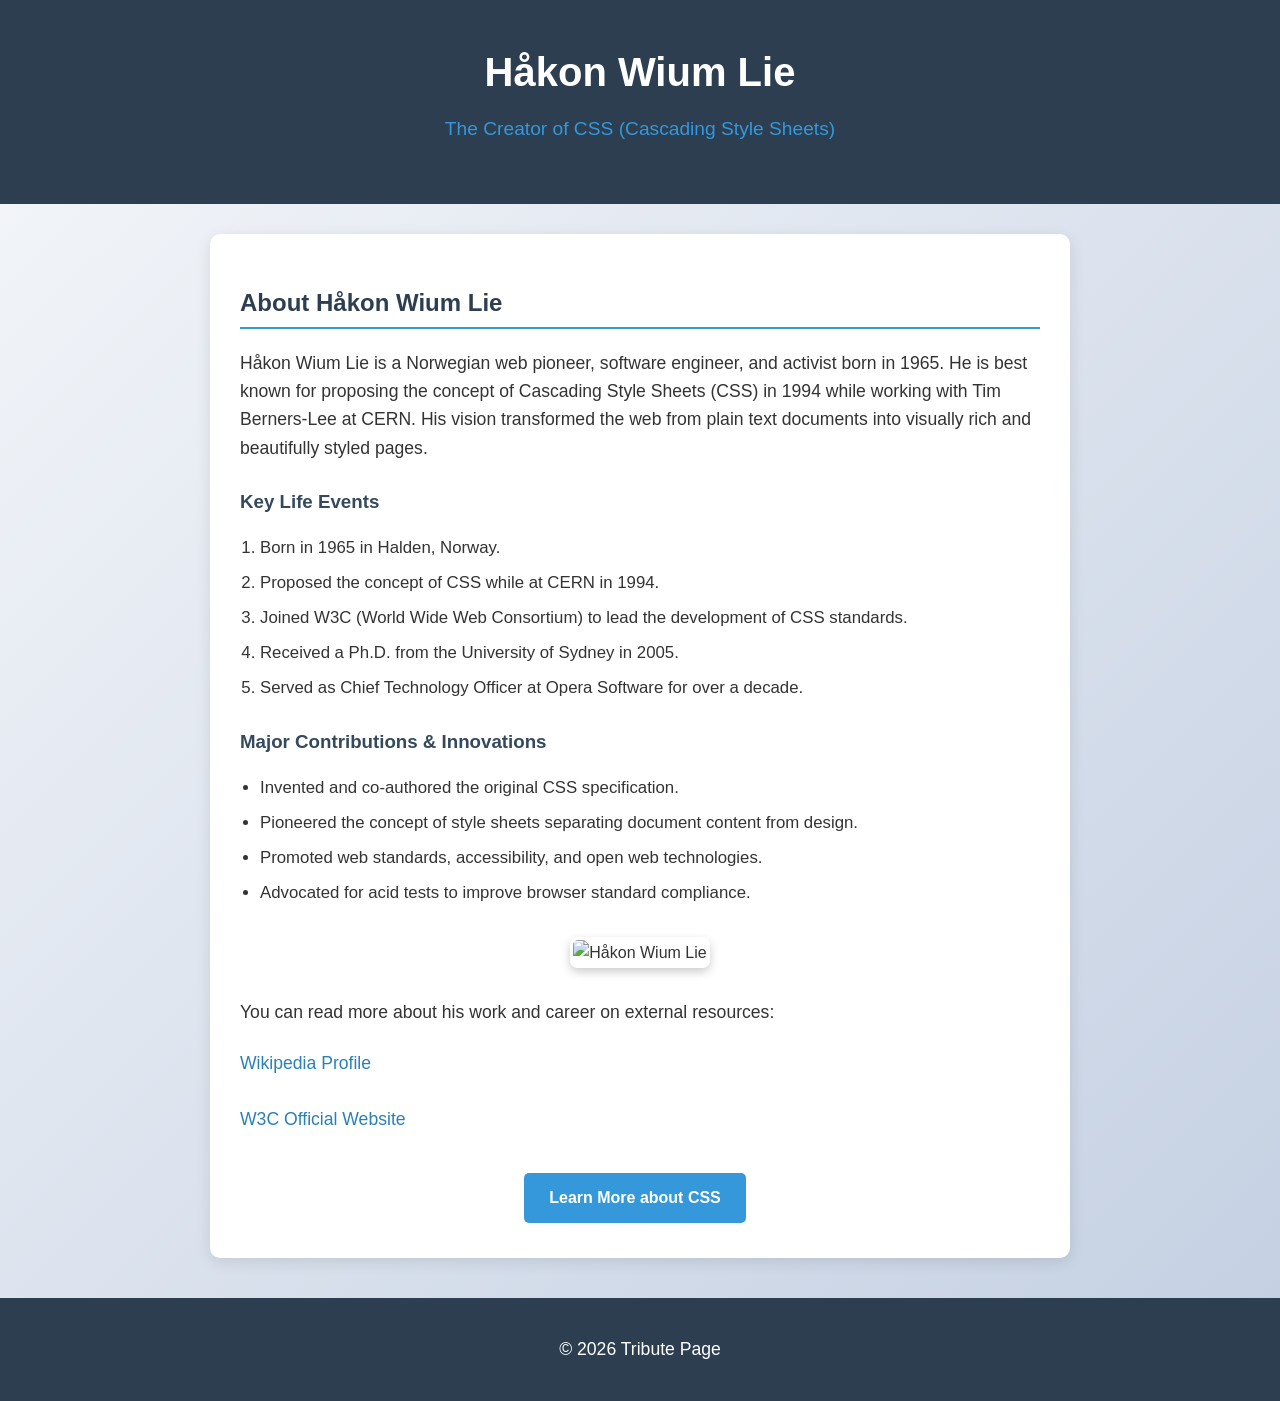
==== exercise1/index.html @ b3d41b02 "Complete Task 3 - Tribute page for Hakon Wium Lie" ====
<!DOCTYPE html>
<html lang="en">
<head>
    <meta charset="UTF-8">
    <meta name="viewport" content="width=device-width, initial-scale=1.0">
    <title>Tribute to Håkon Wium Lie</title>
    <link rel="stylesheet" href="style.css">
</head>
<body>
    <header class="tribute-header">
        <h1>Håkon Wium Lie</h1>
        <p class="tagline">The Creator of CSS (Cascading Style Sheets)</p>
    </header>

    <div class="content">
        <h2>About Håkon Wium Lie</h2>
        <p>Håkon Wium Lie is a Norwegian web pioneer, software engineer, and activist born in 1965. He is best known for proposing the concept of Cascading Style Sheets (CSS) in 1994 while working with Tim Berners-Lee at CERN. His vision transformed the web from plain text documents into visually rich and beautifully styled pages.</p>
        
        <h3>Key Life Events</h3>
        <ol>
            <li>Born in 1965 in Halden, Norway.</li>
            <li>Proposed the concept of CSS while at CERN in 1994.</li>
            <li>Joined W3C (World Wide Web Consortium) to lead the development of CSS standards.</li>
            <li>Received a Ph.D. from the University of Sydney in 2005.</li>
            <li>Served as Chief Technology Officer at Opera Software for over a decade.</li>
        </ol>

        <h3>Major Contributions & Innovations</h3>
        <ul>
            <li>Invented and co-authored the original CSS specification.</li>
            <li>Pioneered the concept of style sheets separating document content from design.</li>
            <li>Promoted web standards, accessibility, and open web technologies.</li>
            <li>Advocated for acid tests to improve browser standard compliance.</li>
        </ul>

        <div class="image-container">
            <img src="https://upload.wikimedia.org/wikipedia/commons/thumb/8/86/Hakon_Wium_Lie_in_Brussels_%28cropped%29.jpg/800px-Hakon_Wium_Lie_in_Brussels_%28cropped%29.jpg" alt="Håkon Wium Lie" class="tribute-img">
        </div>

        <p>You can read more about his work and career on external resources:</p>
        <p><a href="https://en.wikipedia.org/wiki/H%C3%A5kon_Wium_Lie" target="_blank">Wikipedia Profile</a></p>
        <p><a href="https://www.w3.org/" target="_blank">W3C Official Website</a></p>

        <div class="btn-container">
            <a href="https://en.wikipedia.org/wiki/Cascading_Style_Sheets" target="_blank" class="btn">Learn More about CSS</a>
        </div>
    </div>

    <footer>
        <p>&copy; 2026 Tribute Page</p>
    </footer>
</body>
</html>
---- exercise1/style.css ----
body {
    font-family: 'Segoe UI', Tahoma, Geneva, Verdana, sans-serif;
    background: linear-gradient(135deg, #f5f7fa 0%, #c3cfe2 100%);
    color: #333333;
    margin: 0;
    padding: 0;
    line-height: 1.6;
}

.tribute-header {
    background-color: #2c3e50;
    color: #ffffff;
    text-align: center;
    padding: 40px 20px;
}

.tribute-header h1 {
    margin: 0;
    font-size: 2.5em;
}

.tagline {
    font-size: 1.2em;
    color: #3498db;
    margin-top: 10px;
}

.content {
    max-width: 800px;
    margin: 30px auto;
    padding: 30px;
    background-color: #ffffff;
    border-radius: 10px;
    box-shadow: 0 4px 15px rgba(0, 0, 0, 0.1);
}

h2 {
    color: #2c3e50;
    border-bottom: 2px solid #3498db;
    padding-bottom: 5px;
}

h3 {
    color: #34495e;
    margin-top: 25px;
}

p {
    font-size: 1.1em;
}

ol, ul {
    margin: 15px 0;
    padding-left: 20px;
}

li {
    margin-bottom: 8px;
    font-size: 1.05em;
}

.image-container {
    text-align: center;
    margin: 30px 0;
}

.tribute-img {
    max-width: 100%;
    height: auto;
    border-radius: 8px;
    box-shadow: 0 4px 10px rgba(0, 0, 0, 0.2);
    border: 3px solid #ffffff;
}

a {
    color: #2980b9;
    text-decoration: none;
    display: inline-block;
    margin: 5px 10px 5px 0;
}

a:hover {
    color: #e74c3c;
    text-decoration: underline;
}

.btn-container {
    text-align: center;
    margin-top: 30px;
}

.btn {
    background-color: #3498db;
    color: white;
    padding: 12px 25px;
    border-radius: 5px;
    font-weight: bold;
    text-decoration: none;
    transition: background-color 0.3s ease;
}

.btn:hover {
    background-color: #2980b9;
    text-decoration: none;
    color: white;
}

footer {
    text-align: center;
    padding: 20px;
    background-color: #2c3e50;
    color: white;
    margin-top: 40px;
}
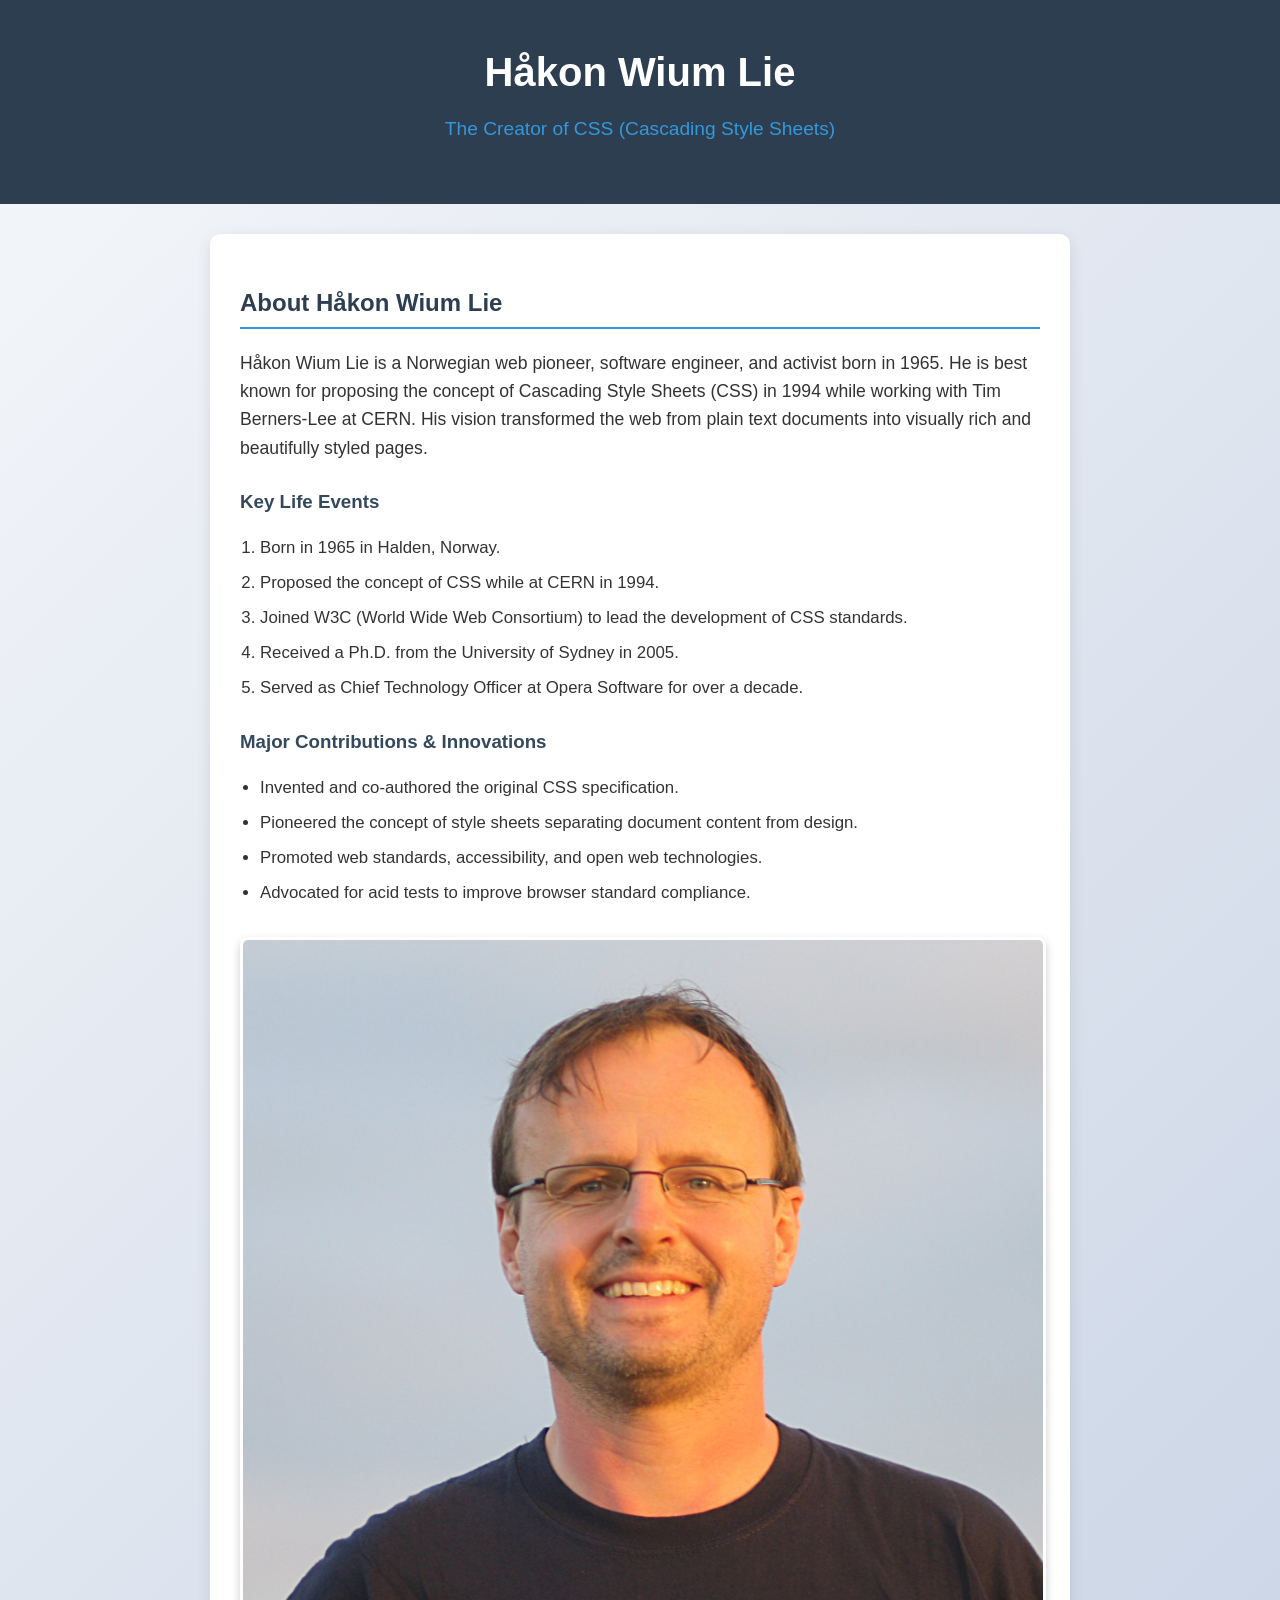
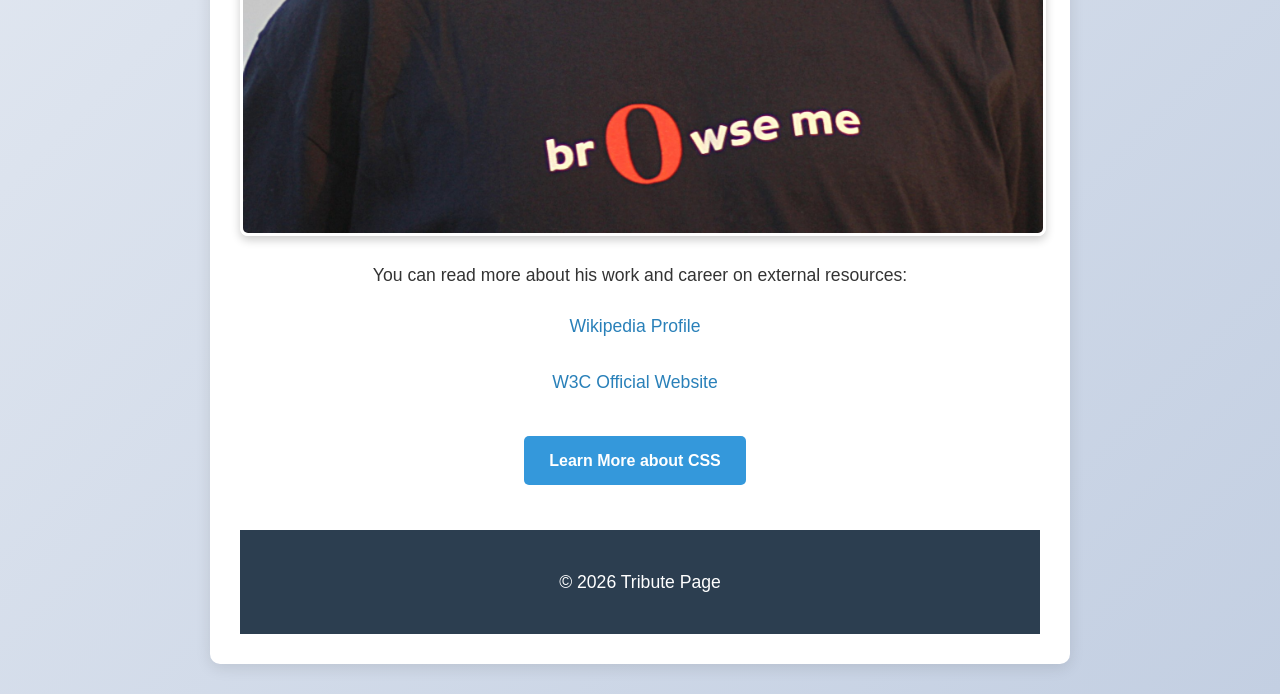
==== commit df6cba4e: "Add hakon.jpg image" ====
--- a/exercise1/index.html
+++ b/exercise1/index.html
@@ -34,8 +34,7 @@
         </ul>
 
         <div class="image-container">
-            <img src="https://upload.wikimedia.org/wikipedia/commons/thumb/8/86/Hakon_Wium_Lie_in_Brussels_%28cropped%29.jpg/800px-Hakon_Wium_Lie_in_Brussels_%28cropped%29.jpg" alt="Håkon Wium Lie" class="tribute-img">
-        </div>
+            <img src="hakon.jpg" alt="Håkon Wium Lie" class="tribute-img">
 
         <p>You can read more about his work and career on external resources:</p>
         <p><a href="https://en.wikipedia.org/wiki/H%C3%A5kon_Wium_Lie" target="_blank">Wikipedia Profile</a></p>
